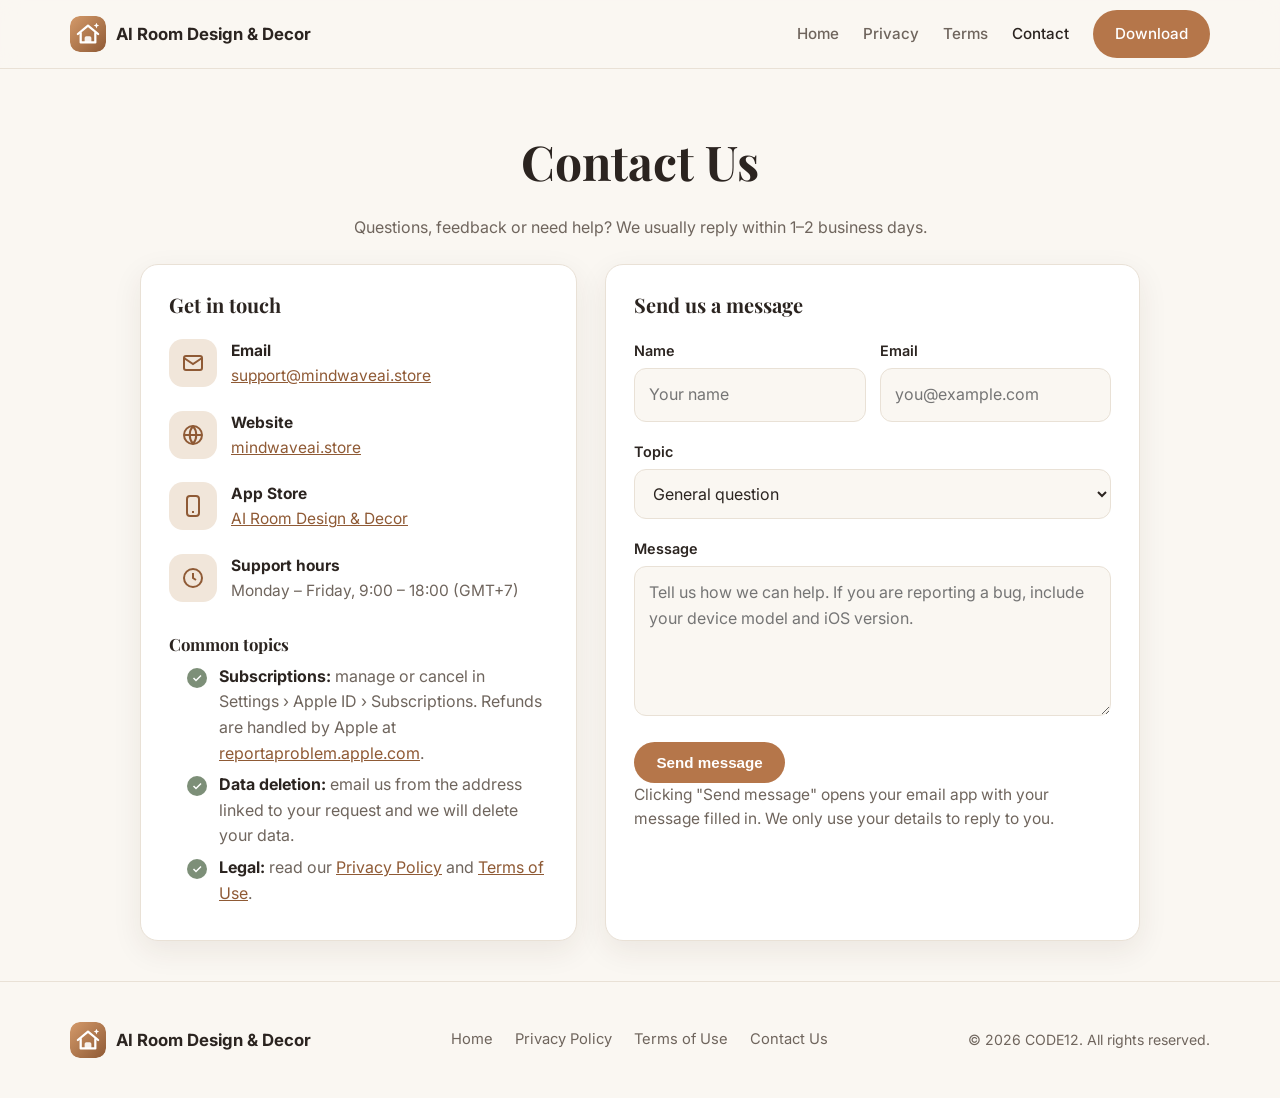
==== contact-us.html @ 8040ea11 "Add AI Room Design & Decor landing site Landing page, contact page, privacy policy and terms of use." ====
<!DOCTYPE html>
<html lang="en">
<head>
  <meta charset="UTF-8">
  <meta name="viewport" content="width=device-width, initial-scale=1.0">
  <title>Contact Us – AI Room Design &amp; Decor</title>
  <meta name="description" content="Get in touch with the AI Room Design & Decor team for support, feedback, subscription or privacy questions.">
  <link rel="icon" href="assets/logo.svg" type="image/svg+xml">
  <link rel="preconnect" href="https://fonts.googleapis.com">
  <link rel="preconnect" href="https://fonts.gstatic.com" crossorigin>
  <link href="https://fonts.googleapis.com/css2?family=Inter:wght@400;500;600;700&family=Playfair+Display:ital,wght@0,600;0,700;1,600&display=swap" rel="stylesheet">
  <link rel="stylesheet" href="assets/style.css">
</head>
<body>

<header class="site-header">
  <nav class="container nav">
    <a class="brand" href="index.html"><img src="assets/logo.svg" alt="AI Room Design &amp; Decor logo">AI Room Design &amp; Decor</a>
    <button class="menu-toggle" aria-label="Open menu" aria-expanded="false">
      <svg viewBox="0 0 24 24" fill="none" stroke="currentColor" stroke-width="2"><path d="M4 7h16M4 12h16M4 17h16"/></svg>
    </button>
    <div class="nav-links">
      <a href="index.html">Home</a>
      <a href="policies.html">Privacy</a>
      <a href="term.html">Terms</a>
      <a href="contact-us.html" class="active">Contact</a>
      <a class="btn btn-accent" href="https://apps.apple.com/us/app/ai-room-design-decor/id6761012732" target="_blank" rel="noopener">Download</a>
    </div>
  </nav>
</header>

<main>
  <div class="page-hero container">
    <h1>Contact Us</h1>
    <p>Questions, feedback or need help? We usually reply within 1–2 business days.</p>
  </div>

  <div class="container contact-grid">
    <div class="card">
      <h3 style="margin-bottom: 22px;">Get in touch</h3>

      <div class="contact-item">
        <div class="icon"><svg viewBox="0 0 24 24" fill="none" stroke="currentColor" stroke-width="2"><rect x="3" y="5" width="18" height="14" rx="2"/><path d="M3 7l9 6 9-6"/></svg></div>
        <p><strong>Email</strong><a href="mailto:support@mindwaveai.store">support@mindwaveai.store</a></p>
      </div>

      <div class="contact-item">
        <div class="icon"><svg viewBox="0 0 24 24" fill="none" stroke="currentColor" stroke-width="2"><circle cx="12" cy="12" r="9"/><path d="M3 12h18M12 3a14 14 0 0 1 0 18M12 3a14 14 0 0 0 0 18"/></svg></div>
        <p><strong>Website</strong><a href="https://mindwaveai.store/" target="_blank" rel="noopener">mindwaveai.store</a></p>
      </div>

      <div class="contact-item">
        <div class="icon"><svg viewBox="0 0 24 24" fill="none" stroke="currentColor" stroke-width="2"><rect x="6" y="2" width="12" height="20" rx="3"/><path d="M11 18h2"/></svg></div>
        <p><strong>App Store</strong><a href="https://apps.apple.com/us/app/ai-room-design-decor/id6761012732" target="_blank" rel="noopener">AI Room Design &amp; Decor</a></p>
      </div>

      <div class="contact-item">
        <div class="icon"><svg viewBox="0 0 24 24" fill="none" stroke="currentColor" stroke-width="2"><circle cx="12" cy="12" r="9"/><path d="M12 7v5l3 2"/></svg></div>
        <p><strong>Support hours</strong>Monday – Friday, 9:00 – 18:00 (GMT+7)</p>
      </div>

      <h3 style="margin: 30px 0 10px; font-size: 1.05rem;">Common topics</h3>
      <ul class="check-list" style="margin-top: 8px;">
        <li><strong>Subscriptions:</strong> manage or cancel in Settings › Apple ID › Subscriptions. Refunds are handled by Apple at <a href="https://reportaproblem.apple.com" target="_blank" rel="noopener">reportaproblem.apple.com</a>.</li>
        <li><strong>Data deletion:</strong> email us from the address linked to your request and we will delete your data.</li>
        <li><strong>Legal:</strong> read our <a href="policies.html">Privacy Policy</a> and <a href="term.html">Terms of Use</a>.</li>
      </ul>
    </div>

    <div class="card">
      <h3 style="margin-bottom: 22px;">Send us a message</h3>
      <form id="contact-form" novalidate>
        <div class="row-2">
          <div class="field">
            <label for="name">Name</label>
            <input id="name" name="name" type="text" placeholder="Your name" required>
          </div>
          <div class="field">
            <label for="email">Email</label>
            <input id="email" name="email" type="email" placeholder="you@example.com" required>
          </div>
        </div>
        <div class="field">
          <label for="topic">Topic</label>
          <select id="topic" name="topic">
            <option>General question</option>
            <option>Technical support</option>
            <option>Subscription &amp; billing</option>
            <option>Privacy &amp; data deletion</option>
            <option>Feedback &amp; feature request</option>
            <option>Business &amp; partnership</option>
          </select>
        </div>
        <div class="field">
          <label for="message">Message</label>
          <textarea id="message" name="message" placeholder="Tell us how we can help. If you are reporting a bug, include your device model and iOS version." required></textarea>
        </div>
        <button class="btn btn-accent" type="submit">Send message</button>
        <p class="form-status" id="form-status"></p>
        <p class="form-note">Clicking "Send message" opens your email app with your message filled in. We only use your details to reply to you.</p>
      </form>
    </div>
  </div>
</main>

<footer class="site-footer">
  <div class="container footer-grid">
    <a class="brand" href="index.html"><img src="assets/logo.svg" alt="">AI Room Design &amp; Decor</a>
    <div class="footer-links">
      <a href="index.html">Home</a>
      <a href="policies.html">Privacy Policy</a>
      <a href="term.html">Terms of Use</a>
      <a href="contact-us.html">Contact Us</a>
    </div>
    <div class="copy">© <span class="js-year">2026</span> CODE12. All rights reserved.</div>
  </div>
</footer>

<script src="assets/main.js"></script>
<script>
  document.getElementById("contact-form").addEventListener("submit", function (e) {
    e.preventDefault();
    var f = e.target;
    var status = document.getElementById("form-status");
    var name = f.name.value.trim();
    var email = f.email.value.trim();
    var message = f.message.value.trim();
    if (!name || !email || !message || !/^[^\s@]+@[^\s@]+\.[^\s@]+$/.test(email)) {
      status.style.color = "#b0413e";
      status.textContent = "Please enter your name, a valid email and a message.";
      status.style.display = "block";
      return;
    }
    var subject = "[AI Room Design & Decor] " + f.topic.value;
    var body = "Name: " + name + "\nEmail: " + email + "\nTopic: " + f.topic.value + "\n\n" + message;
    window.location.href = "mailto:support@mindwaveai.store?subject=" +
      encodeURIComponent(subject) + "&body=" + encodeURIComponent(body);
    status.style.color = "";
    status.textContent = "Opening your email app…";
    status.style.display = "block";
  });
</script>
</body>
</html>
---- assets/style.css ----
:root {
  --bg: #faf7f2;
  --surface: #ffffff;
  --ink: #2b2420;
  --muted: #6f655d;
  --line: #e9e1d6;
  --accent: #b5764a;
  --accent-dark: #8f5a35;
  --sage: #7d8f78;
  --radius: 18px;
  --shadow: 0 10px 30px rgba(60, 40, 20, 0.08);
  --max: 1140px;
}

* { box-sizing: border-box; }

html { scroll-behavior: smooth; }

body {
  margin: 0;
  font-family: "Inter", -apple-system, BlinkMacSystemFont, "Segoe UI", Roboto, sans-serif;
  color: var(--ink);
  background: var(--bg);
  line-height: 1.6;
  -webkit-font-smoothing: antialiased;
}

h1, h2, h3 {
  font-family: "Playfair Display", Georgia, serif;
  line-height: 1.2;
  margin: 0 0 0.5em;
}

a { color: var(--accent-dark); }
img { max-width: 100%; display: block; }

.container { width: min(100% - 40px, var(--max)); margin-inline: auto; }

/* Header */
.site-header {
  position: sticky;
  top: 0;
  z-index: 50;
  background: rgba(250, 247, 242, 0.9);
  backdrop-filter: blur(10px);
  border-bottom: 1px solid var(--line);
}
.nav {
  display: flex;
  align-items: center;
  justify-content: space-between;
  height: 68px;
  gap: 16px;
}
.brand {
  display: flex;
  align-items: center;
  gap: 10px;
  font-weight: 700;
  color: var(--ink);
  text-decoration: none;
  font-size: 1.05rem;
}
.brand img { width: 36px; height: 36px; border-radius: 10px; }
.nav-links { display: flex; gap: 24px; align-items: center; }
.nav-links a {
  color: var(--muted);
  text-decoration: none;
  font-size: 0.95rem;
  font-weight: 500;
}
.nav-links a:hover, .nav-links a.active { color: var(--ink); }

.btn {
  display: inline-flex;
  align-items: center;
  gap: 10px;
  padding: 12px 22px;
  border-radius: 999px;
  background: var(--ink);
  color: #fff !important;
  text-decoration: none;
  font-weight: 600;
  border: 0;
  cursor: pointer;
  font-size: 0.95rem;
  transition: transform .15s ease, background .15s ease;
}
.btn:hover { transform: translateY(-1px); background: #000; }
.btn-accent { background: var(--accent); }
.btn-accent:hover { background: var(--accent-dark); }
.btn-outline { background: transparent; color: var(--ink) !important; border: 1px solid var(--ink); }
.btn-outline:hover { background: var(--ink); color: #fff !important; }
.btn svg { width: 20px; height: 20px; }

/* Hero */
.hero { padding: 80px 0 60px; }
.hero-grid {
  display: grid;
  grid-template-columns: 1.1fr 0.9fr;
  gap: 56px;
  align-items: center;
}
.eyebrow {
  display: inline-block;
  padding: 6px 14px;
  border-radius: 999px;
  background: #f1e6da;
  color: var(--accent-dark);
  font-size: 0.85rem;
  font-weight: 600;
  margin-bottom: 18px;
}
.hero h1 { font-size: clamp(2.3rem, 5vw, 3.6rem); }
.hero h1 em { color: var(--accent); font-style: italic; }
.hero p.lead { font-size: 1.15rem; color: var(--muted); max-width: 540px; margin: 0 0 28px; }
.hero-actions { display: flex; gap: 14px; flex-wrap: wrap; }
.hero-meta { display: flex; gap: 28px; margin-top: 32px; color: var(--muted); font-size: 0.9rem; flex-wrap: wrap; }
.hero-meta strong { display: block; color: var(--ink); font-size: 1.2rem; }

/* Phone mockup */
.mockup { position: relative; display: flex; justify-content: center; }
.phone {
  width: 290px;
  aspect-ratio: 9 / 19;
  border-radius: 44px;
  background: #1d1916;
  padding: 12px;
  box-shadow: 0 30px 60px rgba(60, 40, 20, 0.25);
  position: relative;
  z-index: 2;
}
.screen {
  height: 100%;
  border-radius: 34px;
  overflow: hidden;
  background: var(--bg);
  display: flex;
  flex-direction: column;
}
.screen-top { padding: 22px 18px 10px; font-weight: 700; font-size: 0.95rem; }
.compare {
  margin: 0 14px;
  flex: 1;
  border-radius: 20px;
  overflow: hidden;
  position: relative;
  display: grid;
  grid-template-columns: 1fr 1fr;
}
.compare .before { background: linear-gradient(160deg, #cfc8bf, #a59c92); }
.compare .after { background: linear-gradient(160deg, #e9c9a6, #b5764a 60%, #7d8f78); }
.compare span {
  position: absolute;
  top: 10px;
  font-size: 0.7rem;
  font-weight: 700;
  background: rgba(255,255,255,0.85);
  padding: 3px 8px;
  border-radius: 999px;
}
.compare .l { left: 10px; }
.compare .r { right: 10px; }
.compare::after {
  content: "";
  position: absolute;
  left: 50%;
  top: 0;
  bottom: 0;
  width: 3px;
  background: #fff;
  transform: translateX(-50%);
}
.room-shape { position: absolute; inset: auto 12% 14% 12%; height: 26%; border-radius: 10px 10px 4px 4px; background: rgba(255,255,255,0.35); }
.chips { display: flex; gap: 6px; padding: 12px 14px; flex-wrap: wrap; }
.chips span { font-size: 0.7rem; padding: 5px 10px; border-radius: 999px; background: #fff; border: 1px solid var(--line); }
.chips span.on { background: var(--ink); color: #fff; border-color: var(--ink); }
.screen-btn { margin: 0 14px 18px; padding: 12px; text-align: center; background: var(--accent); color: #fff; border-radius: 14px; font-weight: 700; font-size: 0.85rem; }
.blob {
  position: absolute;
  width: 360px;
  height: 360px;
  border-radius: 50%;
  background: radial-gradient(circle at 30% 30%, #f1dcc6, #e8d3bd 50%, transparent 70%);
  top: 50%;
  left: 50%;
  transform: translate(-50%, -50%);
  z-index: 1;
}

/* Sections */
section { padding: 80px 0; }
.section-head { text-align: center; max-width: 640px; margin: 0 auto 48px; }
.section-head h2 { font-size: clamp(1.8rem, 3.5vw, 2.6rem); }
.section-head p { color: var(--muted); margin: 0; }

.grid-3 { display: grid; grid-template-columns: repeat(3, 1fr); gap: 22px; }
.grid-4 { display: grid; grid-template-columns: repeat(4, 1fr); gap: 18px; }

.card {
  background: var(--surface);
  border: 1px solid var(--line);
  border-radius: var(--radius);
  padding: 28px;
  box-shadow: var(--shadow);
}
.card h3 { font-size: 1.25rem; }
.card p { color: var(--muted); margin: 0; font-size: 0.97rem; }
.icon {
  width: 48px;
  height: 48px;
  border-radius: 14px;
  display: grid;
  place-items: center;
  background: #f1e6da;
  color: var(--accent-dark);
  margin-bottom: 18px;
}
.icon svg { width: 24px; height: 24px; }

.alt { background: #f3ede4; }

.steps { counter-reset: step; }
.step { position: relative; padding-top: 64px; }
.step::before {
  counter-increment: step;
  content: "0" counter(step);
  position: absolute;
  top: 24px;
  left: 28px;
  font-family: "Playfair Display", Georgia, serif;
  font-size: 1.6rem;
  color: var(--accent);
  font-weight: 700;
}

.style-tile {
  border-radius: var(--radius);
  min-height: 190px;
  padding: 20px;
  display: flex;
  align-items: flex-end;
  color: #fff;
  font-weight: 700;
  font-size: 1.1rem;
  position: relative;
  overflow: hidden;
}
.style-tile small { display: block; font-weight: 400; font-size: 0.85rem; opacity: 0.9; }
.s1 { background: linear-gradient(160deg, #c9b79c, #6f5a43); }
.s2 { background: linear-gradient(160deg, #9fb0a0, #4f6352); }
.s3 { background: linear-gradient(160deg, #d9b8a0, #8f5a35); }
.s4 { background: linear-gradient(160deg, #a7a3a0, #3c3835); }

.split {
  display: grid;
  grid-template-columns: 1fr 1fr;
  gap: 48px;
  align-items: center;
}
.check-list { list-style: none; padding: 0; margin: 20px 0 0; }
.check-list li { padding-left: 32px; position: relative; margin-bottom: 14px; color: var(--muted); }
.check-list li strong { color: var(--ink); }
.check-list li::before {
  content: "";
  position: absolute;
  left: 0;
  top: 4px;
  width: 20px;
  height: 20px;
  border-radius: 50%;
  background: var(--sage) url("data:image/svg+xml,%3Csvg xmlns='http://www.w3.org/2000/svg' viewBox='0 0 24 24' fill='none' stroke='white' stroke-width='3'%3E%3Cpath d='M5 12l5 5L20 7'/%3E%3C/svg%3E") center / 12px no-repeat;
}

.plan-visual {
  background: var(--surface);
  border: 1px solid var(--line);
  border-radius: var(--radius);
  box-shadow: var(--shadow);
  padding: 24px;
}
.plan-visual svg { width: 100%; height: auto; }

/* Pricing */
.pricing {
  display: grid;
  grid-template-columns: repeat(2, minmax(0, 360px));
  justify-content: center;
  gap: 22px;
}
.price { font-size: 2.4rem; font-family: "Playfair Display", Georgia, serif; font-weight: 700; margin: 8px 0; }
.price small { font-size: 1rem; color: var(--muted); font-family: inherit; font-weight: 400; }
.card.featured { border: 2px solid var(--accent); }
.card ul { padding-left: 18px; color: var(--muted); margin: 16px 0 0; }
.card ul li { margin-bottom: 6px; }

/* FAQ */
.faq { max-width: 780px; margin: 0 auto; }
.faq details {
  background: var(--surface);
  border: 1px solid var(--line);
  border-radius: 14px;
  padding: 18px 22px;
  margin-bottom: 12px;
}
.faq summary { font-weight: 600; cursor: pointer; list-style: none; position: relative; padding-right: 30px; }
.faq summary::-webkit-details-marker { display: none; }
.faq summary::after { content: "+"; position: absolute; right: 0; top: -2px; font-size: 1.4rem; color: var(--accent); }
.faq details[open] summary::after { content: "–"; }
.faq details p { color: var(--muted); margin: 12px 0 0; }

/* CTA */
.cta {
  background: var(--ink);
  color: #fff;
  border-radius: 28px;
  padding: 64px 40px;
  text-align: center;
}
.cta h2 { font-size: clamp(1.8rem, 3.5vw, 2.6rem); }
.cta p { color: #d8cfc6; max-width: 560px; margin: 0 auto 28px; }

/* Footer */
.site-footer { border-top: 1px solid var(--line); padding: 40px 0; margin-top: 40px; }
.footer-grid { display: flex; justify-content: space-between; gap: 24px; flex-wrap: wrap; align-items: center; }
.footer-links { display: flex; gap: 22px; flex-wrap: wrap; }
.footer-links a { color: var(--muted); text-decoration: none; font-size: 0.92rem; }
.footer-links a:hover { color: var(--ink); }
.copy { color: var(--muted); font-size: 0.88rem; }

/* Legal pages */
.page-hero { padding: 64px 0 24px; text-align: center; }
.page-hero h1 { font-size: clamp(2rem, 4.5vw, 3rem); }
.page-hero p { color: var(--muted); margin: 0; }

.legal {
  background: var(--surface);
  border: 1px solid var(--line);
  border-radius: var(--radius);
  box-shadow: var(--shadow);
  padding: 48px clamp(22px, 5vw, 64px);
  max-width: 880px;
  margin: 0 auto 40px;
}
.legal h2 {
  font-size: 1.45rem;
  margin-top: 40px;
  padding-bottom: 10px;
  border-bottom: 1px solid var(--line);
}
.legal h2:first-of-type { margin-top: 0; }
.legal h3 { font-size: 1.1rem; margin-top: 24px; font-family: inherit; }
.legal p, .legal li { color: #4a413b; }
.legal ul { padding-left: 22px; }
.legal li { margin-bottom: 6px; }
.legal .caps { text-transform: uppercase; font-weight: 600; font-size: 0.93rem; }
.toc {
  background: var(--bg);
  border: 1px solid var(--line);
  border-radius: 14px;
  padding: 20px 26px;
  margin-bottom: 36px;
}
.toc strong { display: block; margin-bottom: 8px; }
.toc ol { margin: 0; padding-left: 20px; columns: 2; column-gap: 32px; }
.toc a { text-decoration: none; }
.toc a:hover { text-decoration: underline; }

/* Contact */
.contact-grid {
  display: grid;
  grid-template-columns: 0.9fr 1.1fr;
  gap: 28px;
  max-width: 1000px;
  margin: 0 auto 40px;
}
.contact-item { display: flex; gap: 14px; margin-bottom: 22px; }
.contact-item .icon { margin: 0; flex-shrink: 0; }
.contact-item p { margin: 0; }
.contact-item strong { display: block; color: var(--ink); }
form label { display: block; font-weight: 600; font-size: 0.9rem; margin-bottom: 6px; }
form .field { margin-bottom: 18px; }
form input, form select, form textarea {
  width: 100%;
  padding: 13px 14px;
  border-radius: 12px;
  border: 1px solid var(--line);
  background: var(--bg);
  font: inherit;
  color: var(--ink);
}
form input:focus, form select:focus, form textarea:focus {
  outline: 2px solid #e5cdb6;
  border-color: var(--accent);
}
form textarea { min-height: 150px; resize: vertical; }
.row-2 { display: grid; grid-template-columns: 1fr 1fr; gap: 14px; }
.form-note { font-size: 0.85rem; color: var(--muted); margin-top: 12px; }
.form-status { margin-top: 14px; font-weight: 600; color: var(--sage); display: none; }

/* Responsive */
.menu-toggle { display: none; background: none; border: 0; cursor: pointer; padding: 6px; }
.menu-toggle svg { width: 26px; height: 26px; }

@media (max-width: 960px) {
  .hero-grid, .split, .contact-grid { grid-template-columns: 1fr; }
  .hero { padding-top: 48px; text-align: center; }
  .hero p.lead { margin-inline: auto; }
  .hero-actions, .hero-meta { justify-content: center; }
  .grid-3 { grid-template-columns: 1fr 1fr; }
  .grid-4 { grid-template-columns: 1fr 1fr; }
  .pricing { grid-template-columns: 1fr; }
}

@media (max-width: 720px) {
  .menu-toggle { display: block; }
  .nav-links {
    display: none;
    position: absolute;
    top: 68px;
    left: 0;
    right: 0;
    flex-direction: column;
    background: var(--bg);
    border-bottom: 1px solid var(--line);
    padding: 18px 20px 24px;
    gap: 16px;
  }
  .nav-links.open { display: flex; }
  .grid-3, .grid-4, .row-2 { grid-template-columns: 1fr; }
  .toc ol { columns: 1; }
  section { padding: 56px 0; }
  .footer-grid { flex-direction: column; text-align: center; }
  .footer-links { justify-content: center; }
}
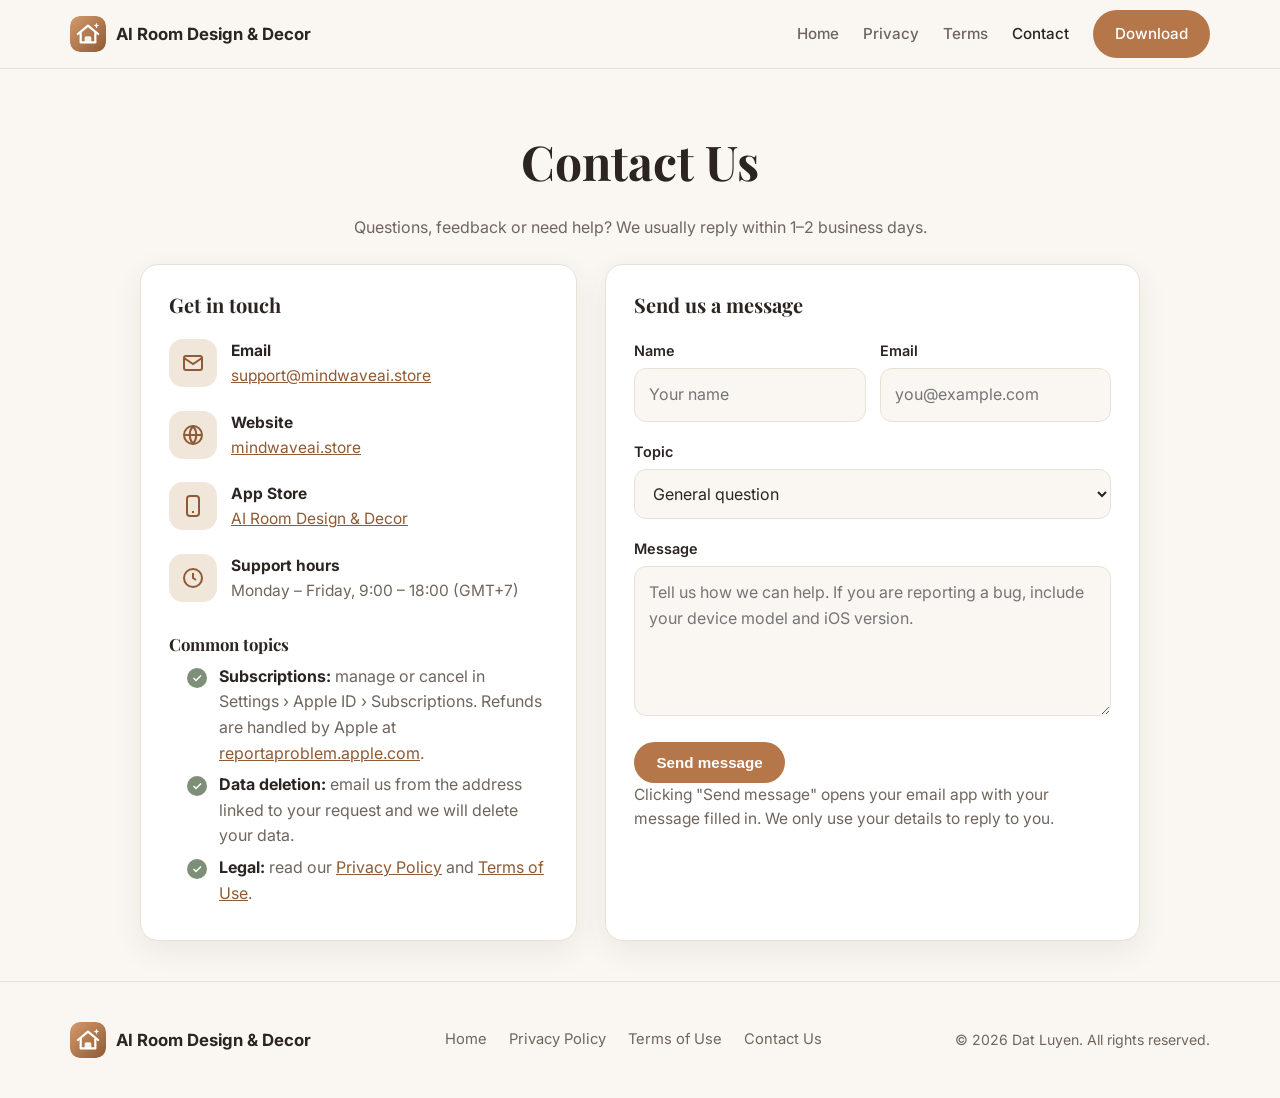
==== commit f0efe3fb: "Use store name Dat Luyen instead of company name Co-Authored-By: Claude Opus 5.5 <noreply@anthropic." ====
--- a/contact-us.html
+++ b/contact-us.html
@@ -112,7 +112,7 @@
       <a href="term.html">Terms of Use</a>
       <a href="contact-us.html">Contact Us</a>
     </div>
-    <div class="copy">© <span class="js-year">2026</span> CODE12. All rights reserved.</div>
+    <div class="copy">© <span class="js-year">2026</span> Dat Luyen. All rights reserved.</div>
   </div>
 </footer>
 
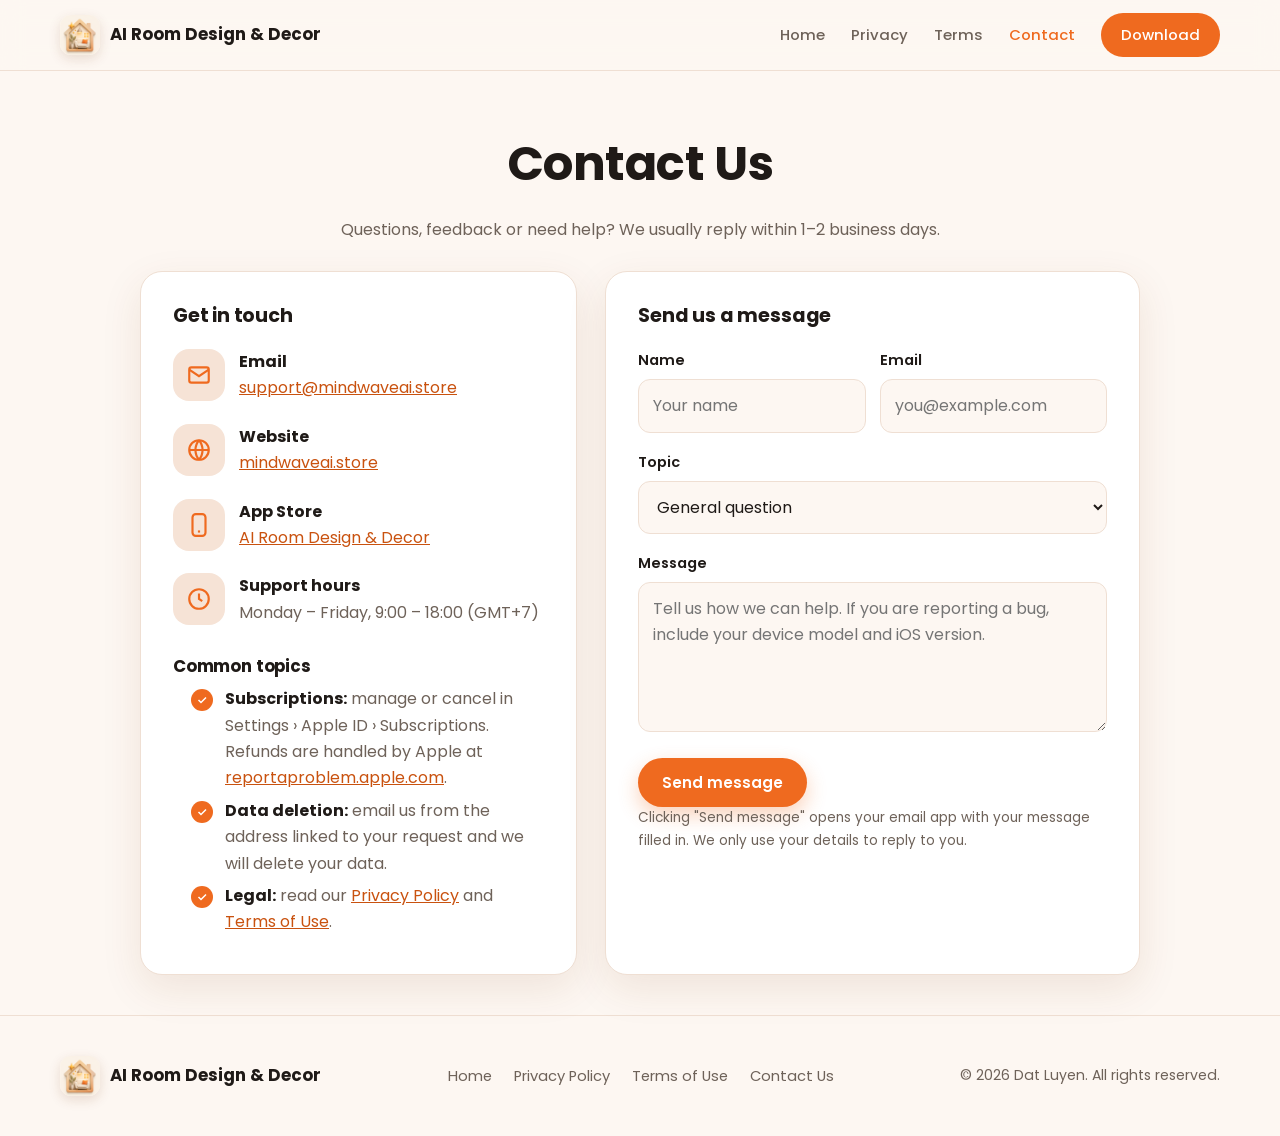
==== commit 1b606f8c: "Redesign landing page with real app screenshots and icon Use the app icon and store screenshots, swi" ====
--- a/contact-us.html
+++ b/contact-us.html
@@ -5,17 +5,18 @@
   <meta name="viewport" content="width=device-width, initial-scale=1.0">
   <title>Contact Us – AI Room Design &amp; Decor</title>
   <meta name="description" content="Get in touch with the AI Room Design & Decor team for support, feedback, subscription or privacy questions.">
-  <link rel="icon" href="assets/logo.svg" type="image/svg+xml">
+  <link rel="icon" href="assets/images/favicon.png" type="image/png">
+  <link rel="apple-touch-icon" href="assets/images/icon-180.png">
   <link rel="preconnect" href="https://fonts.googleapis.com">
   <link rel="preconnect" href="https://fonts.gstatic.com" crossorigin>
-  <link href="https://fonts.googleapis.com/css2?family=Inter:wght@400;500;600;700&family=Playfair+Display:ital,wght@0,600;0,700;1,600&display=swap" rel="stylesheet">
+  <link href="https://fonts.googleapis.com/css2?family=Poppins:wght@400;500;600;700&display=swap" rel="stylesheet">
   <link rel="stylesheet" href="assets/style.css">
 </head>
 <body>
 
 <header class="site-header">
   <nav class="container nav">
-    <a class="brand" href="index.html"><img src="assets/logo.svg" alt="AI Room Design &amp; Decor logo">AI Room Design &amp; Decor</a>
+    <a class="brand" href="index.html"><img src="assets/images/icon-180.png" alt="AI Room Design &amp; Decor icon">AI Room Design &amp; Decor</a>
     <button class="menu-toggle" aria-label="Open menu" aria-expanded="false">
       <svg viewBox="0 0 24 24" fill="none" stroke="currentColor" stroke-width="2"><path d="M4 7h16M4 12h16M4 17h16"/></svg>
     </button>
@@ -24,7 +25,7 @@
       <a href="policies.html">Privacy</a>
       <a href="term.html">Terms</a>
       <a href="contact-us.html" class="active">Contact</a>
-      <a class="btn btn-accent" href="https://apps.apple.com/us/app/ai-room-design-decor/id6761012732" target="_blank" rel="noopener">Download</a>
+      <a class="btn" href="https://apps.apple.com/us/app/ai-room-design-decor/id6761012732" target="_blank" rel="noopener">Download</a>
     </div>
   </nav>
 </header>
@@ -95,7 +96,7 @@
           <label for="message">Message</label>
           <textarea id="message" name="message" placeholder="Tell us how we can help. If you are reporting a bug, include your device model and iOS version." required></textarea>
         </div>
-        <button class="btn btn-accent" type="submit">Send message</button>
+        <button class="btn" type="submit">Send message</button>
         <p class="form-status" id="form-status"></p>
         <p class="form-note">Clicking "Send message" opens your email app with your message filled in. We only use your details to reply to you.</p>
       </form>
@@ -105,7 +106,7 @@
 
 <footer class="site-footer">
   <div class="container footer-grid">
-    <a class="brand" href="index.html"><img src="assets/logo.svg" alt="">AI Room Design &amp; Decor</a>
+    <a class="brand" href="index.html"><img src="assets/images/icon-180.png" alt="">AI Room Design &amp; Decor</a>
     <div class="footer-links">
       <a href="index.html">Home</a>
       <a href="policies.html">Privacy Policy</a>
--- a/assets/style.css
+++ b/assets/style.css
@@ -1,38 +1,34 @@
 :root {
-  --bg: #faf7f2;
+  --bg: #fdf7f2;
+  --peach: #f6e3d6;
+  --peach-soft: #fbeee5;
   --surface: #ffffff;
-  --ink: #2b2420;
-  --muted: #6f655d;
-  --line: #e9e1d6;
-  --accent: #b5764a;
-  --accent-dark: #8f5a35;
-  --sage: #7d8f78;
-  --radius: 18px;
-  --shadow: 0 10px 30px rgba(60, 40, 20, 0.08);
-  --max: 1140px;
+  --ink: #1f1a17;
+  --muted: #6e6259;
+  --line: #efdfd3;
+  --accent: #ef6a1f;
+  --accent-dark: #c9520f;
+  --radius: 22px;
+  --shadow: 0 14px 40px rgba(120, 60, 20, 0.10);
+  --max: 1160px;
 }
 
 * { box-sizing: border-box; }
-
 html { scroll-behavior: smooth; }
 
 body {
   margin: 0;
-  font-family: "Inter", -apple-system, BlinkMacSystemFont, "Segoe UI", Roboto, sans-serif;
+  font-family: "Poppins", -apple-system, BlinkMacSystemFont, "Segoe UI", Roboto, sans-serif;
   color: var(--ink);
   background: var(--bg);
-  line-height: 1.6;
+  line-height: 1.65;
   -webkit-font-smoothing: antialiased;
 }
 
-h1, h2, h3 {
-  font-family: "Playfair Display", Georgia, serif;
-  line-height: 1.2;
-  margin: 0 0 0.5em;
-}
-
+h1, h2, h3 { line-height: 1.2; margin: 0 0 0.5em; font-weight: 700; letter-spacing: -0.01em; }
 a { color: var(--accent-dark); }
 img { max-width: 100%; display: block; }
+.hl { color: var(--accent); }
 
 .container { width: min(100% - 40px, var(--max)); margin-inline: auto; }
 
@@ -41,295 +37,298 @@
   position: sticky;
   top: 0;
   z-index: 50;
-  background: rgba(250, 247, 242, 0.9);
-  backdrop-filter: blur(10px);
+  background: rgba(253, 247, 242, 0.88);
+  backdrop-filter: blur(12px);
   border-bottom: 1px solid var(--line);
 }
-.nav {
-  display: flex;
-  align-items: center;
-  justify-content: space-between;
-  height: 68px;
-  gap: 16px;
-}
-.brand {
-  display: flex;
-  align-items: center;
-  gap: 10px;
-  font-weight: 700;
-  color: var(--ink);
-  text-decoration: none;
-  font-size: 1.05rem;
-}
-.brand img { width: 36px; height: 36px; border-radius: 10px; }
-.nav-links { display: flex; gap: 24px; align-items: center; }
-.nav-links a {
-  color: var(--muted);
-  text-decoration: none;
-  font-size: 0.95rem;
-  font-weight: 500;
-}
-.nav-links a:hover, .nav-links a.active { color: var(--ink); }
+.nav { display: flex; align-items: center; justify-content: space-between; height: 70px; gap: 16px; }
+.brand { display: flex; align-items: center; gap: 10px; font-weight: 700; color: var(--ink); text-decoration: none; font-size: 1.05rem; }
+.brand img { width: 40px; height: 40px; border-radius: 11px; box-shadow: 0 4px 12px rgba(120, 60, 20, 0.15); }
+.nav-links { display: flex; gap: 26px; align-items: center; }
+.nav-links a { color: var(--muted); text-decoration: none; font-size: 0.93rem; font-weight: 500; }
+.nav-links a:hover, .nav-links a.active { color: var(--accent); }
 
 .btn {
   display: inline-flex;
   align-items: center;
   gap: 10px;
-  padding: 12px 22px;
+  padding: 13px 24px;
   border-radius: 999px;
-  background: var(--ink);
+  background: var(--accent);
   color: #fff !important;
   text-decoration: none;
   font-weight: 600;
   border: 0;
   cursor: pointer;
   font-size: 0.95rem;
+  font-family: inherit;
+  box-shadow: 0 8px 20px rgba(239, 106, 31, 0.3);
   transition: transform .15s ease, background .15s ease;
 }
-.btn:hover { transform: translateY(-1px); background: #000; }
-.btn-accent { background: var(--accent); }
-.btn-accent:hover { background: var(--accent-dark); }
-.btn-outline { background: transparent; color: var(--ink) !important; border: 1px solid var(--ink); }
+.btn:hover { transform: translateY(-2px); background: var(--accent-dark); }
+.btn-dark { background: var(--ink); box-shadow: none; }
+.btn-dark:hover { background: #000; }
+.btn-outline { background: transparent; color: var(--ink) !important; border: 1.5px solid var(--ink); box-shadow: none; }
 .btn-outline:hover { background: var(--ink); color: #fff !important; }
 .btn svg { width: 20px; height: 20px; }
+.nav-links .btn { padding: 10px 20px; box-shadow: none; color: #fff !important; }
 
 /* Hero */
-.hero { padding: 80px 0 60px; }
-.hero-grid {
-  display: grid;
-  grid-template-columns: 1.1fr 0.9fr;
-  gap: 56px;
+.hero {
+  padding: 70px 0 40px;
+  background:
+    radial-gradient(circle at 85% 20%, rgba(239, 106, 31, 0.12), transparent 40%),
+    radial-gradient(circle at 10% 90%, rgba(246, 227, 214, 0.9), transparent 45%);
+}
+.hero-grid { display: grid; grid-template-columns: 1.1fr 0.9fr; gap: 56px; align-items: center; }
+.eyebrow {
+  display: inline-flex;
   align-items: center;
-}
-.eyebrow {
-  display: inline-block;
-  padding: 6px 14px;
+  gap: 8px;
+  padding: 7px 14px;
   border-radius: 999px;
-  background: #f1e6da;
+  background: var(--peach);
   color: var(--accent-dark);
   font-size: 0.85rem;
   font-weight: 600;
   margin-bottom: 18px;
 }
-.hero h1 { font-size: clamp(2.3rem, 5vw, 3.6rem); }
-.hero h1 em { color: var(--accent); font-style: italic; }
-.hero p.lead { font-size: 1.15rem; color: var(--muted); max-width: 540px; margin: 0 0 28px; }
+.hero h1 { font-size: clamp(2.3rem, 5vw, 3.7rem); }
+.hero p.lead { font-size: 1.12rem; color: var(--muted); max-width: 560px; margin: 0 0 30px; }
 .hero-actions { display: flex; gap: 14px; flex-wrap: wrap; }
-.hero-meta { display: flex; gap: 28px; margin-top: 32px; color: var(--muted); font-size: 0.9rem; flex-wrap: wrap; }
-.hero-meta strong { display: block; color: var(--ink); font-size: 1.2rem; }
-
-/* Phone mockup */
-.mockup { position: relative; display: flex; justify-content: center; }
-.phone {
-  width: 290px;
-  aspect-ratio: 9 / 19;
-  border-radius: 44px;
-  background: #1d1916;
-  padding: 12px;
-  box-shadow: 0 30px 60px rgba(60, 40, 20, 0.25);
-  position: relative;
-  z-index: 2;
-}
-.screen {
-  height: 100%;
-  border-radius: 34px;
+.hero-meta { display: flex; gap: 32px; margin-top: 36px; color: var(--muted); font-size: 0.88rem; flex-wrap: wrap; }
+.hero-meta strong { display: block; color: var(--ink); font-size: 1.25rem; }
+
+.hero-visual { position: relative; display: flex; justify-content: center; }
+.hero-visual .shot { width: min(360px, 80%); transform: rotate(-3deg); position: relative; z-index: 2; }
+.hero-visual .shot-back {
+  position: absolute;
+  width: min(300px, 66%);
+  right: 0;
+  top: 50px;
+  transform: rotate(6deg);
+  opacity: 0.95;
+  z-index: 1;
+}
+.hero-visual .badge {
+  position: absolute;
+  z-index: 3;
+  left: 0;
+  bottom: 60px;
+  background: #fff;
+  border-radius: 16px;
+  padding: 12px 16px;
+  box-shadow: var(--shadow);
+  display: flex;
+  gap: 10px;
+  align-items: center;
+  font-size: 0.85rem;
+  font-weight: 600;
+}
+.hero-visual .badge img { width: 38px; height: 38px; border-radius: 10px; }
+.hero-visual .badge small { display: block; color: var(--muted); font-weight: 400; }
+
+.shot {
+  border-radius: 28px;
   overflow: hidden;
-  background: var(--bg);
-  display: flex;
-  flex-direction: column;
-}
-.screen-top { padding: 22px 18px 10px; font-weight: 700; font-size: 0.95rem; }
-.compare {
-  margin: 0 14px;
-  flex: 1;
-  border-radius: 20px;
-  overflow: hidden;
-  position: relative;
+  box-shadow: 0 24px 60px rgba(120, 60, 20, 0.22);
+  background: var(--peach);
+}
+.shot img { width: 100%; height: auto; }
+
+/* Sections */
+section { padding: 90px 0; }
+.section-head { text-align: center; max-width: 680px; margin: 0 auto 52px; }
+.section-head h2 { font-size: clamp(1.8rem, 3.6vw, 2.6rem); }
+.section-head p { color: var(--muted); margin: 0; }
+.alt { background: var(--peach-soft); }
+
+/* Quick tools */
+.tools { display: grid; grid-template-columns: repeat(4, 1fr); gap: 20px; }
+.tool {
+  background: var(--surface);
+  border: 1px solid var(--line);
+  border-radius: var(--radius);
+  padding: 28px 24px;
+  box-shadow: var(--shadow);
+  transition: transform .2s ease;
+}
+.tool:hover { transform: translateY(-4px); }
+.tool h3 { font-size: 1.1rem; margin-bottom: 8px; }
+.tool p { color: var(--muted); margin: 0; font-size: 0.93rem; }
+.icon {
+  width: 52px;
+  height: 52px;
+  border-radius: 16px;
   display: grid;
-  grid-template-columns: 1fr 1fr;
-}
-.compare .before { background: linear-gradient(160deg, #cfc8bf, #a59c92); }
-.compare .after { background: linear-gradient(160deg, #e9c9a6, #b5764a 60%, #7d8f78); }
-.compare span {
-  position: absolute;
-  top: 10px;
-  font-size: 0.7rem;
-  font-weight: 700;
-  background: rgba(255,255,255,0.85);
-  padding: 3px 8px;
-  border-radius: 999px;
-}
-.compare .l { left: 10px; }
-.compare .r { right: 10px; }
-.compare::after {
+  place-items: center;
+  background: var(--peach);
+  color: var(--accent);
+  margin-bottom: 18px;
+}
+.icon svg { width: 26px; height: 26px; }
+
+/* Showcase rows */
+.showcase { display: grid; gap: 100px; }
+.feature-row { display: grid; grid-template-columns: 1fr 1fr; gap: 64px; align-items: center; }
+.feature-row.reverse .feature-media { order: 2; }
+.feature-media { display: flex; justify-content: center; position: relative; }
+.feature-media::before {
   content: "";
   position: absolute;
-  left: 50%;
-  top: 0;
-  bottom: 0;
-  width: 3px;
-  background: #fff;
-  transform: translateX(-50%);
-}
-.room-shape { position: absolute; inset: auto 12% 14% 12%; height: 26%; border-radius: 10px 10px 4px 4px; background: rgba(255,255,255,0.35); }
-.chips { display: flex; gap: 6px; padding: 12px 14px; flex-wrap: wrap; }
-.chips span { font-size: 0.7rem; padding: 5px 10px; border-radius: 999px; background: #fff; border: 1px solid var(--line); }
-.chips span.on { background: var(--ink); color: #fff; border-color: var(--ink); }
-.screen-btn { margin: 0 14px 18px; padding: 12px; text-align: center; background: var(--accent); color: #fff; border-radius: 14px; font-weight: 700; font-size: 0.85rem; }
-.blob {
-  position: absolute;
-  width: 360px;
-  height: 360px;
+  width: 78%;
+  aspect-ratio: 1;
   border-radius: 50%;
-  background: radial-gradient(circle at 30% 30%, #f1dcc6, #e8d3bd 50%, transparent 70%);
+  background: var(--peach);
   top: 50%;
   left: 50%;
   transform: translate(-50%, -50%);
-  z-index: 1;
-}
-
-/* Sections */
-section { padding: 80px 0; }
-.section-head { text-align: center; max-width: 640px; margin: 0 auto 48px; }
-.section-head h2 { font-size: clamp(1.8rem, 3.5vw, 2.6rem); }
-.section-head p { color: var(--muted); margin: 0; }
-
-.grid-3 { display: grid; grid-template-columns: repeat(3, 1fr); gap: 22px; }
-.grid-4 { display: grid; grid-template-columns: repeat(4, 1fr); gap: 18px; }
-
-.card {
-  background: var(--surface);
-  border: 1px solid var(--line);
-  border-radius: var(--radius);
-  padding: 28px;
-  box-shadow: var(--shadow);
-}
-.card h3 { font-size: 1.25rem; }
-.card p { color: var(--muted); margin: 0; font-size: 0.97rem; }
-.icon {
-  width: 48px;
-  height: 48px;
-  border-radius: 14px;
-  display: grid;
-  place-items: center;
-  background: #f1e6da;
-  color: var(--accent-dark);
-  margin-bottom: 18px;
-}
-.icon svg { width: 24px; height: 24px; }
-
-.alt { background: #f3ede4; }
-
-.steps { counter-reset: step; }
-.step { position: relative; padding-top: 64px; }
-.step::before {
-  counter-increment: step;
-  content: "0" counter(step);
-  position: absolute;
-  top: 24px;
-  left: 28px;
-  font-family: "Playfair Display", Georgia, serif;
-  font-size: 1.6rem;
+}
+.feature-media .shot { width: min(330px, 85%); position: relative; }
+.feature-text .tag {
+  display: inline-block;
+  font-size: 0.8rem;
+  font-weight: 700;
   color: var(--accent);
-  font-weight: 700;
-}
-
-.style-tile {
-  border-radius: var(--radius);
-  min-height: 190px;
-  padding: 20px;
-  display: flex;
-  align-items: flex-end;
-  color: #fff;
-  font-weight: 700;
-  font-size: 1.1rem;
-  position: relative;
-  overflow: hidden;
-}
-.style-tile small { display: block; font-weight: 400; font-size: 0.85rem; opacity: 0.9; }
-.s1 { background: linear-gradient(160deg, #c9b79c, #6f5a43); }
-.s2 { background: linear-gradient(160deg, #9fb0a0, #4f6352); }
-.s3 { background: linear-gradient(160deg, #d9b8a0, #8f5a35); }
-.s4 { background: linear-gradient(160deg, #a7a3a0, #3c3835); }
-
-.split {
-  display: grid;
-  grid-template-columns: 1fr 1fr;
-  gap: 48px;
-  align-items: center;
-}
-.check-list { list-style: none; padding: 0; margin: 20px 0 0; }
-.check-list li { padding-left: 32px; position: relative; margin-bottom: 14px; color: var(--muted); }
+  text-transform: uppercase;
+  letter-spacing: 0.08em;
+  margin-bottom: 10px;
+}
+.feature-text h2 { font-size: clamp(1.7rem, 3.2vw, 2.4rem); }
+.feature-text > p { color: var(--muted); }
+
+.check-list { list-style: none; padding: 0; margin: 22px 0 0; }
+.check-list li { padding-left: 34px; position: relative; margin-bottom: 12px; color: var(--muted); }
 .check-list li strong { color: var(--ink); }
 .check-list li::before {
   content: "";
   position: absolute;
   left: 0;
-  top: 4px;
-  width: 20px;
-  height: 20px;
+  top: 3px;
+  width: 22px;
+  height: 22px;
   border-radius: 50%;
-  background: var(--sage) url("data:image/svg+xml,%3Csvg xmlns='http://www.w3.org/2000/svg' viewBox='0 0 24 24' fill='none' stroke='white' stroke-width='3'%3E%3Cpath d='M5 12l5 5L20 7'/%3E%3C/svg%3E") center / 12px no-repeat;
-}
-
-.plan-visual {
+  background: var(--accent) url("data:image/svg+xml,%3Csvg xmlns='http://www.w3.org/2000/svg' viewBox='0 0 24 24' fill='none' stroke='white' stroke-width='3'%3E%3Cpath d='M5 12l5 5L20 7'/%3E%3C/svg%3E") center / 12px no-repeat;
+}
+
+.chip-list { display: flex; flex-wrap: wrap; gap: 10px; margin-top: 22px; }
+.chip-list span {
+  padding: 8px 16px;
+  border-radius: 999px;
+  background: #fff;
+  border: 1px solid var(--line);
+  font-size: 0.88rem;
+  font-weight: 500;
+}
+
+/* Steps */
+.steps { display: grid; grid-template-columns: repeat(3, 1fr); gap: 22px; counter-reset: step; }
+.step {
   background: var(--surface);
   border: 1px solid var(--line);
   border-radius: var(--radius);
+  padding: 72px 28px 28px;
+  position: relative;
   box-shadow: var(--shadow);
-  padding: 24px;
-}
-.plan-visual svg { width: 100%; height: auto; }
+}
+.step::before {
+  counter-increment: step;
+  content: counter(step);
+  position: absolute;
+  top: 24px;
+  left: 28px;
+  width: 36px;
+  height: 36px;
+  border-radius: 50%;
+  background: var(--accent);
+  color: #fff;
+  display: grid;
+  place-items: center;
+  font-weight: 700;
+}
+.step h3 { font-size: 1.2rem; }
+.step p { color: var(--muted); margin: 0; }
+
+/* Gallery */
+.gallery {
+  display: flex;
+  gap: 22px;
+  overflow-x: auto;
+  scroll-snap-type: x mandatory;
+  padding: 10px 20px 30px;
+  scrollbar-width: thin;
+}
+.gallery .shot { flex: 0 0 250px; scroll-snap-align: center; box-shadow: 0 12px 30px rgba(120, 60, 20, 0.15); }
+@media (min-width: 1200px) { .gallery { justify-content: center; } }
 
 /* Pricing */
-.pricing {
-  display: grid;
-  grid-template-columns: repeat(2, minmax(0, 360px));
-  justify-content: center;
-  gap: 22px;
-}
-.price { font-size: 2.4rem; font-family: "Playfair Display", Georgia, serif; font-weight: 700; margin: 8px 0; }
-.price small { font-size: 1rem; color: var(--muted); font-family: inherit; font-weight: 400; }
-.card.featured { border: 2px solid var(--accent); }
-.card ul { padding-left: 18px; color: var(--muted); margin: 16px 0 0; }
+.pricing { display: grid; grid-template-columns: repeat(2, minmax(0, 370px)); justify-content: center; gap: 24px; }
+.card {
+  background: var(--surface);
+  border: 1px solid var(--line);
+  border-radius: var(--radius);
+  padding: 32px;
+  box-shadow: var(--shadow);
+}
+.card h3 { font-size: 1.2rem; }
+.card p { color: var(--muted); margin: 0; }
+.card.featured { border: 2px solid var(--accent); position: relative; }
+.card.featured::after {
+  content: "Best value";
+  position: absolute;
+  top: -13px;
+  right: 24px;
+  background: var(--accent);
+  color: #fff;
+  font-size: 0.75rem;
+  font-weight: 700;
+  padding: 4px 12px;
+  border-radius: 999px;
+}
+.price { font-size: 2.4rem; font-weight: 700; margin: 6px 0 8px; }
+.price small { font-size: 1rem; color: var(--muted); font-weight: 400; }
+.card ul { padding-left: 18px; color: var(--muted); margin: 18px 0 0; }
 .card ul li { margin-bottom: 6px; }
 
 /* FAQ */
-.faq { max-width: 780px; margin: 0 auto; }
+.faq { max-width: 800px; margin: 0 auto; }
 .faq details {
   background: var(--surface);
   border: 1px solid var(--line);
-  border-radius: 14px;
+  border-radius: 16px;
   padding: 18px 22px;
   margin-bottom: 12px;
 }
 .faq summary { font-weight: 600; cursor: pointer; list-style: none; position: relative; padding-right: 30px; }
 .faq summary::-webkit-details-marker { display: none; }
-.faq summary::after { content: "+"; position: absolute; right: 0; top: -2px; font-size: 1.4rem; color: var(--accent); }
+.faq summary::after { content: "+"; position: absolute; right: 0; top: -3px; font-size: 1.5rem; color: var(--accent); }
 .faq details[open] summary::after { content: "–"; }
 .faq details p { color: var(--muted); margin: 12px 0 0; }
 
 /* CTA */
 .cta {
-  background: var(--ink);
+  background: linear-gradient(135deg, #ef6a1f, #f59a52);
   color: #fff;
-  border-radius: 28px;
+  border-radius: 32px;
   padding: 64px 40px;
   text-align: center;
-}
-.cta h2 { font-size: clamp(1.8rem, 3.5vw, 2.6rem); }
-.cta p { color: #d8cfc6; max-width: 560px; margin: 0 auto 28px; }
+  position: relative;
+  overflow: hidden;
+}
+.cta img.cta-icon { width: 84px; height: 84px; border-radius: 22px; margin: 0 auto 20px; box-shadow: 0 10px 30px rgba(0,0,0,0.15); }
+.cta h2 { font-size: clamp(1.8rem, 3.6vw, 2.6rem); }
+.cta p { color: #fff3ea; max-width: 560px; margin: 0 auto 28px; }
 
 /* Footer */
 .site-footer { border-top: 1px solid var(--line); padding: 40px 0; margin-top: 40px; }
 .footer-grid { display: flex; justify-content: space-between; gap: 24px; flex-wrap: wrap; align-items: center; }
 .footer-links { display: flex; gap: 22px; flex-wrap: wrap; }
 .footer-links a { color: var(--muted); text-decoration: none; font-size: 0.92rem; }
-.footer-links a:hover { color: var(--ink); }
+.footer-links a:hover { color: var(--accent); }
 .copy { color: var(--muted); font-size: 0.88rem; }
 
 /* Legal pages */
-.page-hero { padding: 64px 0 24px; text-align: center; }
+.page-hero { padding: 64px 0 28px; text-align: center; }
 .page-hero h1 { font-size: clamp(2rem, 4.5vw, 3rem); }
 .page-hero p { color: var(--muted); margin: 0; }
 
@@ -342,38 +341,21 @@
   max-width: 880px;
   margin: 0 auto 40px;
 }
-.legal h2 {
-  font-size: 1.45rem;
-  margin-top: 40px;
-  padding-bottom: 10px;
-  border-bottom: 1px solid var(--line);
-}
+.legal h2 { font-size: 1.35rem; margin-top: 40px; padding-bottom: 10px; border-bottom: 1px solid var(--line); }
 .legal h2:first-of-type { margin-top: 0; }
-.legal h3 { font-size: 1.1rem; margin-top: 24px; font-family: inherit; }
-.legal p, .legal li { color: #4a413b; }
+.legal h3 { font-size: 1.05rem; margin-top: 24px; }
+.legal p, .legal li { color: #4d433c; }
 .legal ul { padding-left: 22px; }
 .legal li { margin-bottom: 6px; }
-.legal .caps { text-transform: uppercase; font-weight: 600; font-size: 0.93rem; }
-.toc {
-  background: var(--bg);
-  border: 1px solid var(--line);
-  border-radius: 14px;
-  padding: 20px 26px;
-  margin-bottom: 36px;
-}
+.legal .caps { text-transform: uppercase; font-weight: 600; font-size: 0.9rem; }
+.toc { background: var(--bg); border: 1px solid var(--line); border-radius: 16px; padding: 20px 26px; margin-bottom: 36px; }
 .toc strong { display: block; margin-bottom: 8px; }
 .toc ol { margin: 0; padding-left: 20px; columns: 2; column-gap: 32px; }
 .toc a { text-decoration: none; }
 .toc a:hover { text-decoration: underline; }
 
 /* Contact */
-.contact-grid {
-  display: grid;
-  grid-template-columns: 0.9fr 1.1fr;
-  gap: 28px;
-  max-width: 1000px;
-  margin: 0 auto 40px;
-}
+.contact-grid { display: grid; grid-template-columns: 0.9fr 1.1fr; gap: 28px; max-width: 1000px; margin: 0 auto 40px; }
 .contact-item { display: flex; gap: 14px; margin-bottom: 22px; }
 .contact-item .icon { margin: 0; flex-shrink: 0; }
 .contact-item p { margin: 0; }
@@ -389,26 +371,27 @@
   font: inherit;
   color: var(--ink);
 }
-form input:focus, form select:focus, form textarea:focus {
-  outline: 2px solid #e5cdb6;
-  border-color: var(--accent);
-}
+form input:focus, form select:focus, form textarea:focus { outline: 2px solid #f8c9a9; border-color: var(--accent); }
 form textarea { min-height: 150px; resize: vertical; }
 .row-2 { display: grid; grid-template-columns: 1fr 1fr; gap: 14px; }
 .form-note { font-size: 0.85rem; color: var(--muted); margin-top: 12px; }
-.form-status { margin-top: 14px; font-weight: 600; color: var(--sage); display: none; }
+.form-status { margin-top: 14px; font-weight: 600; color: #2f8a4c; display: none; }
 
 /* Responsive */
-.menu-toggle { display: none; background: none; border: 0; cursor: pointer; padding: 6px; }
+.menu-toggle { display: none; background: none; border: 0; cursor: pointer; padding: 6px; color: var(--ink); }
 .menu-toggle svg { width: 26px; height: 26px; }
 
 @media (max-width: 960px) {
-  .hero-grid, .split, .contact-grid { grid-template-columns: 1fr; }
+  .hero-grid, .feature-row, .contact-grid { grid-template-columns: 1fr; }
+  .feature-row.reverse .feature-media { order: 0; }
+  .feature-row { gap: 36px; }
+  .showcase { gap: 72px; }
   .hero { padding-top: 48px; text-align: center; }
   .hero p.lead { margin-inline: auto; }
   .hero-actions, .hero-meta { justify-content: center; }
-  .grid-3 { grid-template-columns: 1fr 1fr; }
-  .grid-4 { grid-template-columns: 1fr 1fr; }
+  .hero-visual { margin-top: 20px; }
+  .tools { grid-template-columns: 1fr 1fr; }
+  .steps { grid-template-columns: 1fr; }
   .pricing { grid-template-columns: 1fr; }
 }
 
@@ -417,7 +400,7 @@
   .nav-links {
     display: none;
     position: absolute;
-    top: 68px;
+    top: 70px;
     left: 0;
     right: 0;
     flex-direction: column;
@@ -427,9 +410,11 @@
     gap: 16px;
   }
   .nav-links.open { display: flex; }
-  .grid-3, .grid-4, .row-2 { grid-template-columns: 1fr; }
+  .tools, .row-2 { grid-template-columns: 1fr; }
   .toc ol { columns: 1; }
-  section { padding: 56px 0; }
+  section { padding: 60px 0; }
+  .hero-visual .shot-back, .hero-visual .badge { display: none; }
+  .hero-visual .shot { transform: none; }
   .footer-grid { flex-direction: column; text-align: center; }
   .footer-links { justify-content: center; }
 }
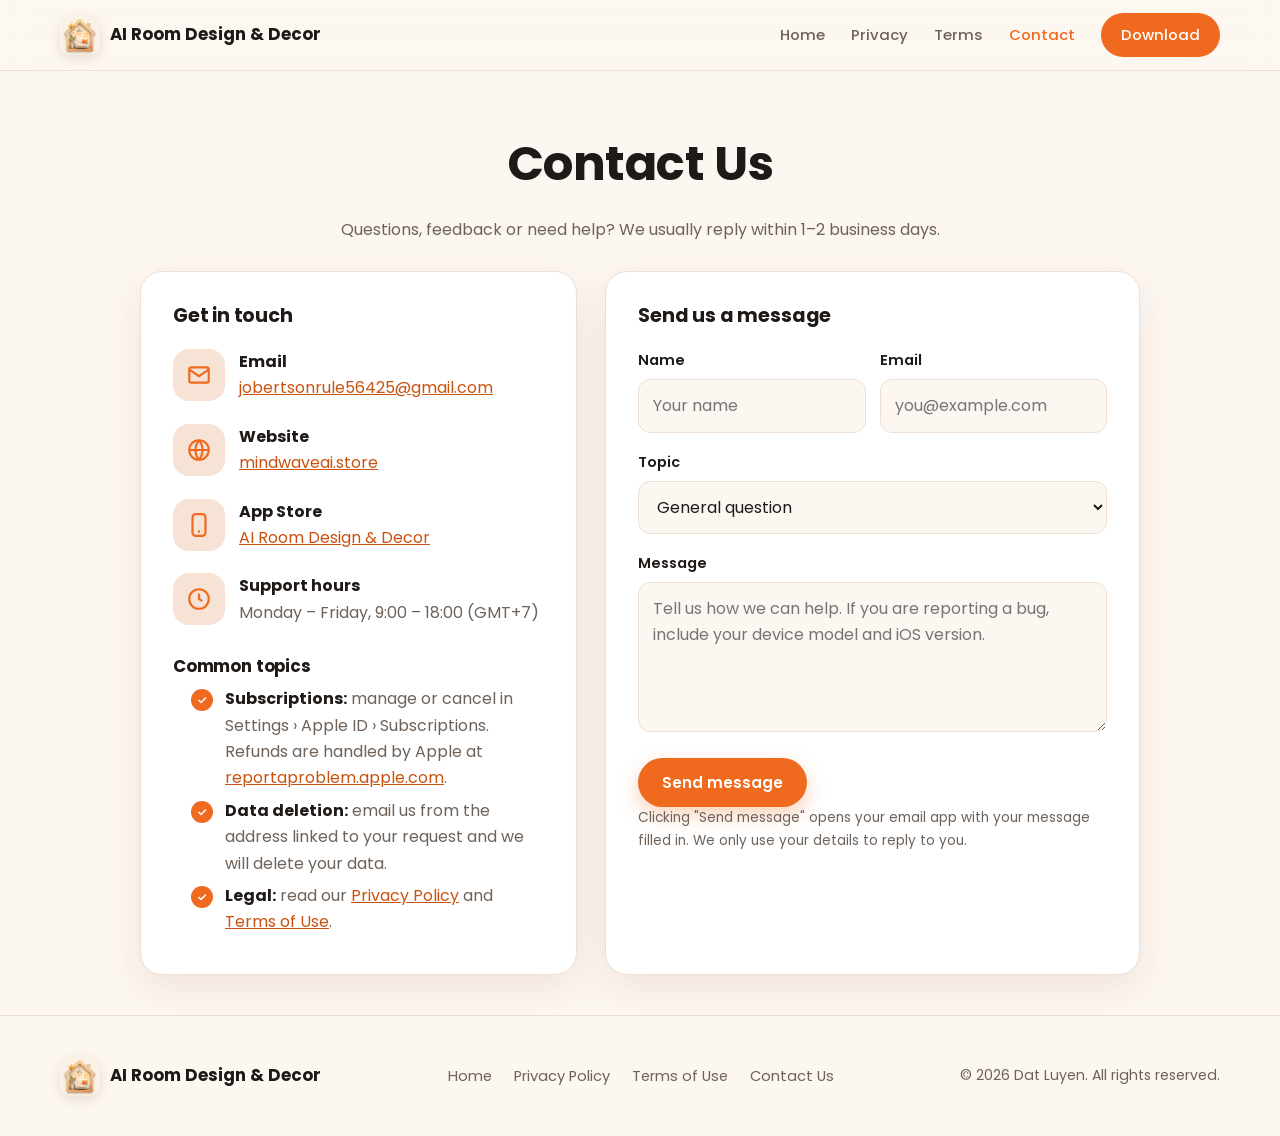
==== commit 82b36c6a: "Update support email Co-Authored-By: Claude Opus 5.5 <noreply@anthropic.com>" ====
--- a/contact-us.html
+++ b/contact-us.html
@@ -42,7 +42,7 @@
 
       <div class="contact-item">
         <div class="icon"><svg viewBox="0 0 24 24" fill="none" stroke="currentColor" stroke-width="2"><rect x="3" y="5" width="18" height="14" rx="2"/><path d="M3 7l9 6 9-6"/></svg></div>
-        <p><strong>Email</strong><a href="mailto:support@mindwaveai.store">support@mindwaveai.store</a></p>
+        <p><strong>Email</strong><a href="mailto:jobertsonrule56425@gmail.com">jobertsonrule56425@gmail.com</a></p>
       </div>
 
       <div class="contact-item">
@@ -134,7 +134,7 @@
     }
     var subject = "[AI Room Design & Decor] " + f.topic.value;
     var body = "Name: " + name + "\nEmail: " + email + "\nTopic: " + f.topic.value + "\n\n" + message;
-    window.location.href = "mailto:support@mindwaveai.store?subject=" +
+    window.location.href = "mailto:jobertsonrule56425@gmail.com?subject=" +
       encodeURIComponent(subject) + "&body=" + encodeURIComponent(body);
     status.style.color = "";
     status.textContent = "Opening your email app…";
